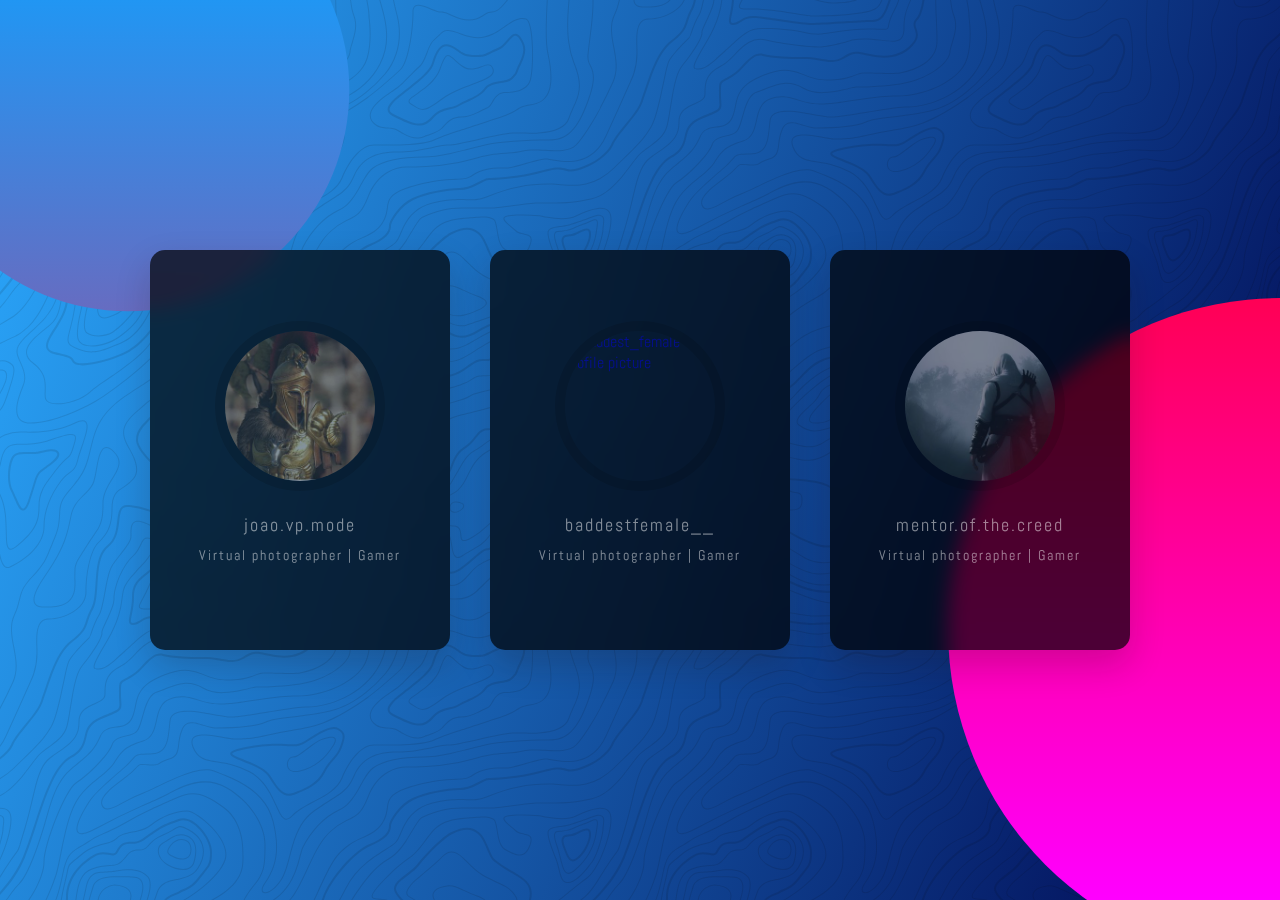
==== index.html @ 8adced3b "Adding files for the project" ====
<!DOCTYPE html>
<html lang="en">
<head>
    <meta charset="UTF-8">
    <meta http-equiv="X-UA-Compatible" content="IE=edge">
    <meta name="viewport" content="width=device-width, initial-scale=1.0">

    <link rel="preconnect" href="https://fonts.gstatic.com">
    <link href="https://fonts.googleapis.com/css2?family=Abel&display=swap" rel="stylesheet">
    <link rel="stylesheet" href="css/all.min.css">
    <link rel="stylesheet" href="css/styles.css">
    <title>Virtual photography artists</title>
</head>
<body>
<section>
    <div class="container">
        <div class="card">
            <div class="content">
                <div class="imgBx">
                    <img src="/assets/images/Joao.jpg" alt="Joao-profile picture">
                </div>
                <div class="contentBx">
                    <h3>joao.vp.mode <br> <span>Virtual photographer | Gamer</span></h3>
                </div>                
            </div>
            <ul class="sci">
                <li style="--i:1"><a target="_blank" href="#"><i class="fab fa-instagram"></i></a></li>
                <li style="--i:2"><a target="_blank" href="#"><i class="fab fa-youtube"></i></a></li>
            </ul>
        </div>
        <div class="card">
            <div class="content">
                <div class="imgBx"><a target="blank" href="/baddest.html"><img src="/assets/images/baddest.jpg" alt="Baddest_female-profile picture"></a>  </div>
                <div class="contentBx">
                    <h3>baddestfemale__<br> <span>Virtual photographer | Gamer</span></h3>
                </div>            
            </div>
            <ul class="sci">
                <li style="--i:1"><a target="_blank" href="https://www.instagram.com/baddestfemale__/"><i class="fab fa-instagram"></i></a></li>
                <li style="--i:2"><a target="_blank" href="https://twitter.com/BaddestFemal_"><i class="fab fa-twitter"></i></a></li>
            </ul>
        </div>

        <div class="card">
            <div class="content">
                <div class="imgBx">
                    <img src="/assets/images/mentor_3.jpg" alt="Spartan-gamer-profile picture">
                </div>
                <div class="contentBx">     
                    <h3>mentor.of.the.creed<br> <span>Virtual photographer | Gamer</span></h3>
                </div>                    
            </div>
            <ul class="sci">
                <li style="--i:1"><a target="_blank" href="https://www.instagram.com/mentor.of.the.creed/"><i class="fab fa-instagram"></i></a></li>
                <li style="--i:2"><a target="_blank" href="https://twitter.com/CreedMentor"><i class="fab fa-twitter"></i></a></li>
            </ul>
        </div>

        
    </div>

</section>



</body>
</html>
---- css/styles.css ----
*{
    margin: 0;
    padding: 0;
    font-family: 'Abel', sans-serif;
}

body{
    display: flex;
    justify-content: center;
    align-items: center;
    flex-wrap: wrap;
    background-image: url(../assets/images/topography.svg),
      linear-gradient(110deg, #2baaff, #00054f); 
    min-height: 100vh;
}

section{
           
    animation: down-to-up 1.5s linear backwards ;
    animation-delay: 0.5s;
} 

@keyframes down-to-up{
    0%{
        opacity: 0;
    }
    100%{
        opacity: 1;
    }
}



/*pseudo-element, first child of the element selected*/
section::before{
content: '';
position: absolute;
top: 0;
left: 0;
width: 100%;
height: 100%;
background: linear-gradient(#f00, #f0f);
clip-path: circle(30% at right 70%);

}

section::after{
content: '';
position: absolute;
top: 0;
left: 0;
width: 100%;
height: 100%;
background: linear-gradient(#2196f3, #e91e63);
clip-path: circle(20% at 10% 10%);
}

.container{
position: relative;
z-index: 1;
display: flex;
justify-content: spacea;
align-items: center;
flex-wrap: wrap;
margin: 40px 0;
animation: down-to-up 1.5s linear backwards ;
animation-delay: 0.5s;
}

@keyframes down-to-up{
0%{
    opacity: 0;
}
100%{
    opacity: 1;
}
}



.container .card{
position: relative;
width: 300px;
height: 400px;
background-color: rgba(0, 0, 0, 0.7);
margin: 20px;
box-shadow: 0 15px 35px rgba(29, 15, 15, 0.2);
border-radius: 15px;
display: flex;
justify-content: center;
align-items: center;
backdrop-filter: blur(10px);
}

.container .card .content{
position: relative;
display: flex;
justify-content: center;
align-items: center;
flex-direction: column;
opacity: 0.5;
transition:0.5s
}

.container .card:hover .content{
opacity: 1;
}

.container .card .content .imgBx{
position: relative;
width: 150px;
height:150px;
border-radius: 50%;
border: 10px solid rgba(0,0,0,0.25);
overflow:hidden;
}

.container .card .content .imgBx img{
position: absolute;
object-fit: cover;
top: 0;
left: 0;
width: 100%;
height: 100%;
}

.container .card .content .contentBx h3{
color: white;
letter-spacing: 2px;
font-weight: 500;
font-size: 18px;
text-align: center;
margin: 20px 0 10px;
line-height: 1.8rem;

}

.container .card .content .contentBx span{
font-size: 14px;
font-weight: 300;
text-transform: initial;
}

/*styles/disposition for the icons*/
.container .card .sci {
position: absolute;
bottom:50px;
display: flex;
}

.container .card .sci li {
list-style: none; /*takes out the dots from the list elements*/
margin:0 10px; /*space between the icons*/
transform: translateY(40px); /*moves the icons 40px downwards*/
opacity: 0; /*make the icons invisible*/
transition: 0.5s;
transition-delay: calc(0.1s * var(--i)); /*this line make the icons rise in order (depending on variable --i in html file, '--i=1'..)*/ 
}  

.container .card:hover .sci li {
transform: translateY(0px); /*moves icons to the initial position of 0px*/
opacity: 1;

}

.container .card .sci a {
color: ivory;
font-size: 24px; /*size of the icons*/

}

@media screen and (min-width:300px) and (max-width:500px) {

    .container{
        display: flex;
        flex-direction: column;
        align-items: center;
    }
}

@media screen and (min-width:500px) and (max-width:800px) {

    .container{
        margin-top: 20px;
        display: flex;
        flex-direction: column;
        align-items: center;
    }
}
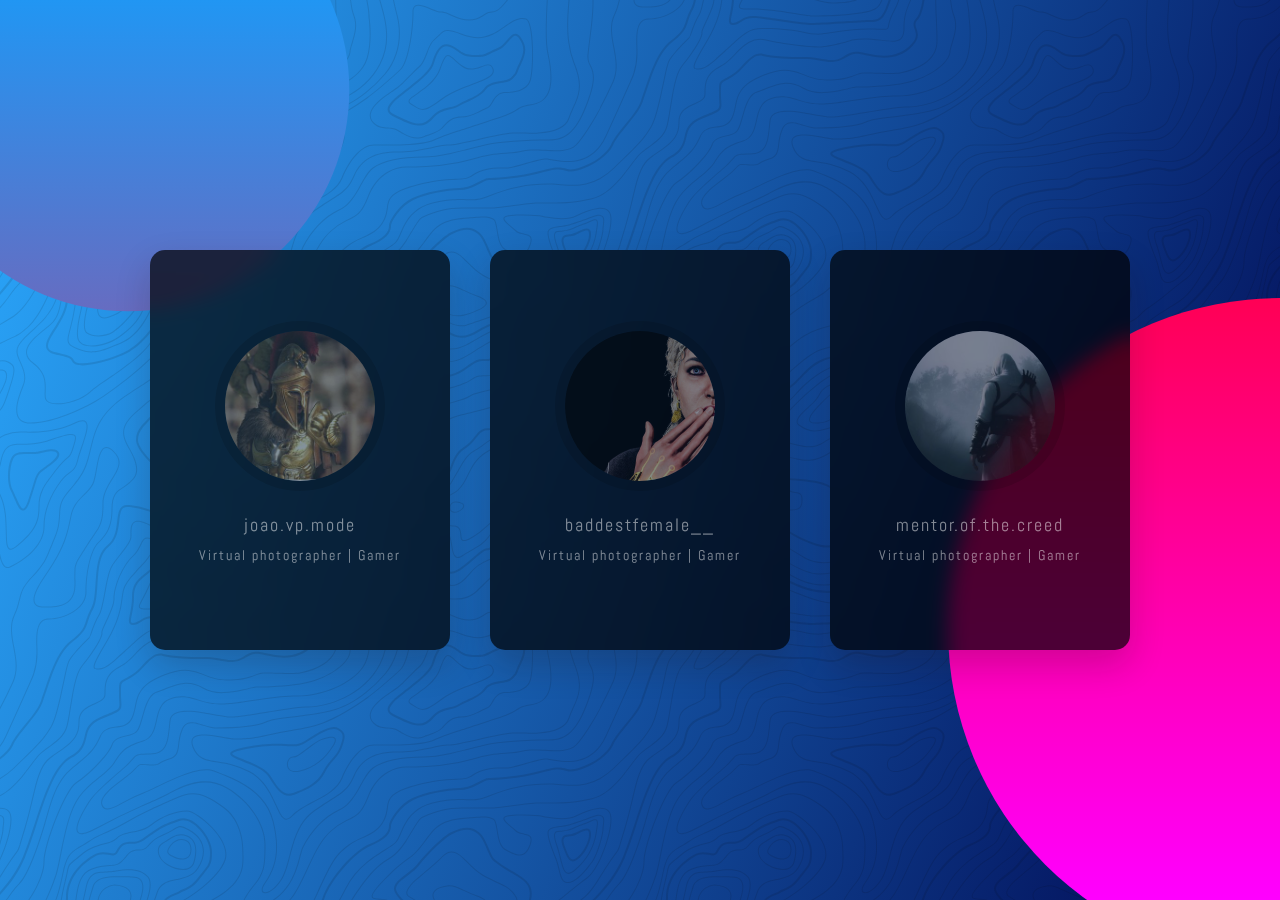
==== commit 085b2793: "Update index.html" ====
--- a/index.html
+++ b/index.html
@@ -1,6 +1,15 @@
 <!DOCTYPE html>
 <html lang="en">
 <head>
+    <!-- Global site tag (gtag.js) - Google Analytics -->
+    <script async src="https://www.googletagmanager.com/gtag/js?id=G-WKQ9BK6ZZF"></script>
+    <script>
+      window.dataLayer = window.dataLayer || [];
+      function gtag(){dataLayer.push(arguments);}
+      gtag('js', new Date());
+
+      gtag('config', 'G-WKQ9BK6ZZF');
+    </script>
     <meta charset="UTF-8">
     <meta http-equiv="X-UA-Compatible" content="IE=edge">
     <meta name="viewport" content="width=device-width, initial-scale=1.0">
@@ -17,7 +26,7 @@
         <div class="card">
             <div class="content">
                 <div class="imgBx">
-                    <img src="/assets/images/Joao.jpg" alt="Joao-profile picture">
+                    <img src="assets/images/Joao.jpg" alt="Joao-profile picture">
                 </div>
                 <div class="contentBx">
                     <h3>joao.vp.mode <br> <span>Virtual photographer | Gamer</span></h3>
@@ -30,7 +39,11 @@
         </div>
         <div class="card">
             <div class="content">
-                <div class="imgBx"><a target="blank" href="/baddest.html"><img src="/assets/images/baddest.jpg" alt="Baddest_female-profile picture"></a>  </div>
+                <div class="imgBx">
+                    <a target="blank" href="baddest.html">
+                        <img src="assets/images/baddest_2.jpg" alt="Baddest_female-profile picture">
+                    </a>  
+                </div>
                 <div class="contentBx">
                     <h3>baddestfemale__<br> <span>Virtual photographer | Gamer</span></h3>
                 </div>            
@@ -44,7 +57,7 @@
         <div class="card">
             <div class="content">
                 <div class="imgBx">
-                    <img src="/assets/images/mentor_3.jpg" alt="Spartan-gamer-profile picture">
+                    <img src="./assets/images/mentor_3.jpg" alt="Spartan-gamer-profile picture">
                 </div>
                 <div class="contentBx">     
                     <h3>mentor.of.the.creed<br> <span>Virtual photographer | Gamer</span></h3>
@@ -64,4 +77,4 @@
 
 
 </body>
-</html>+</html>
